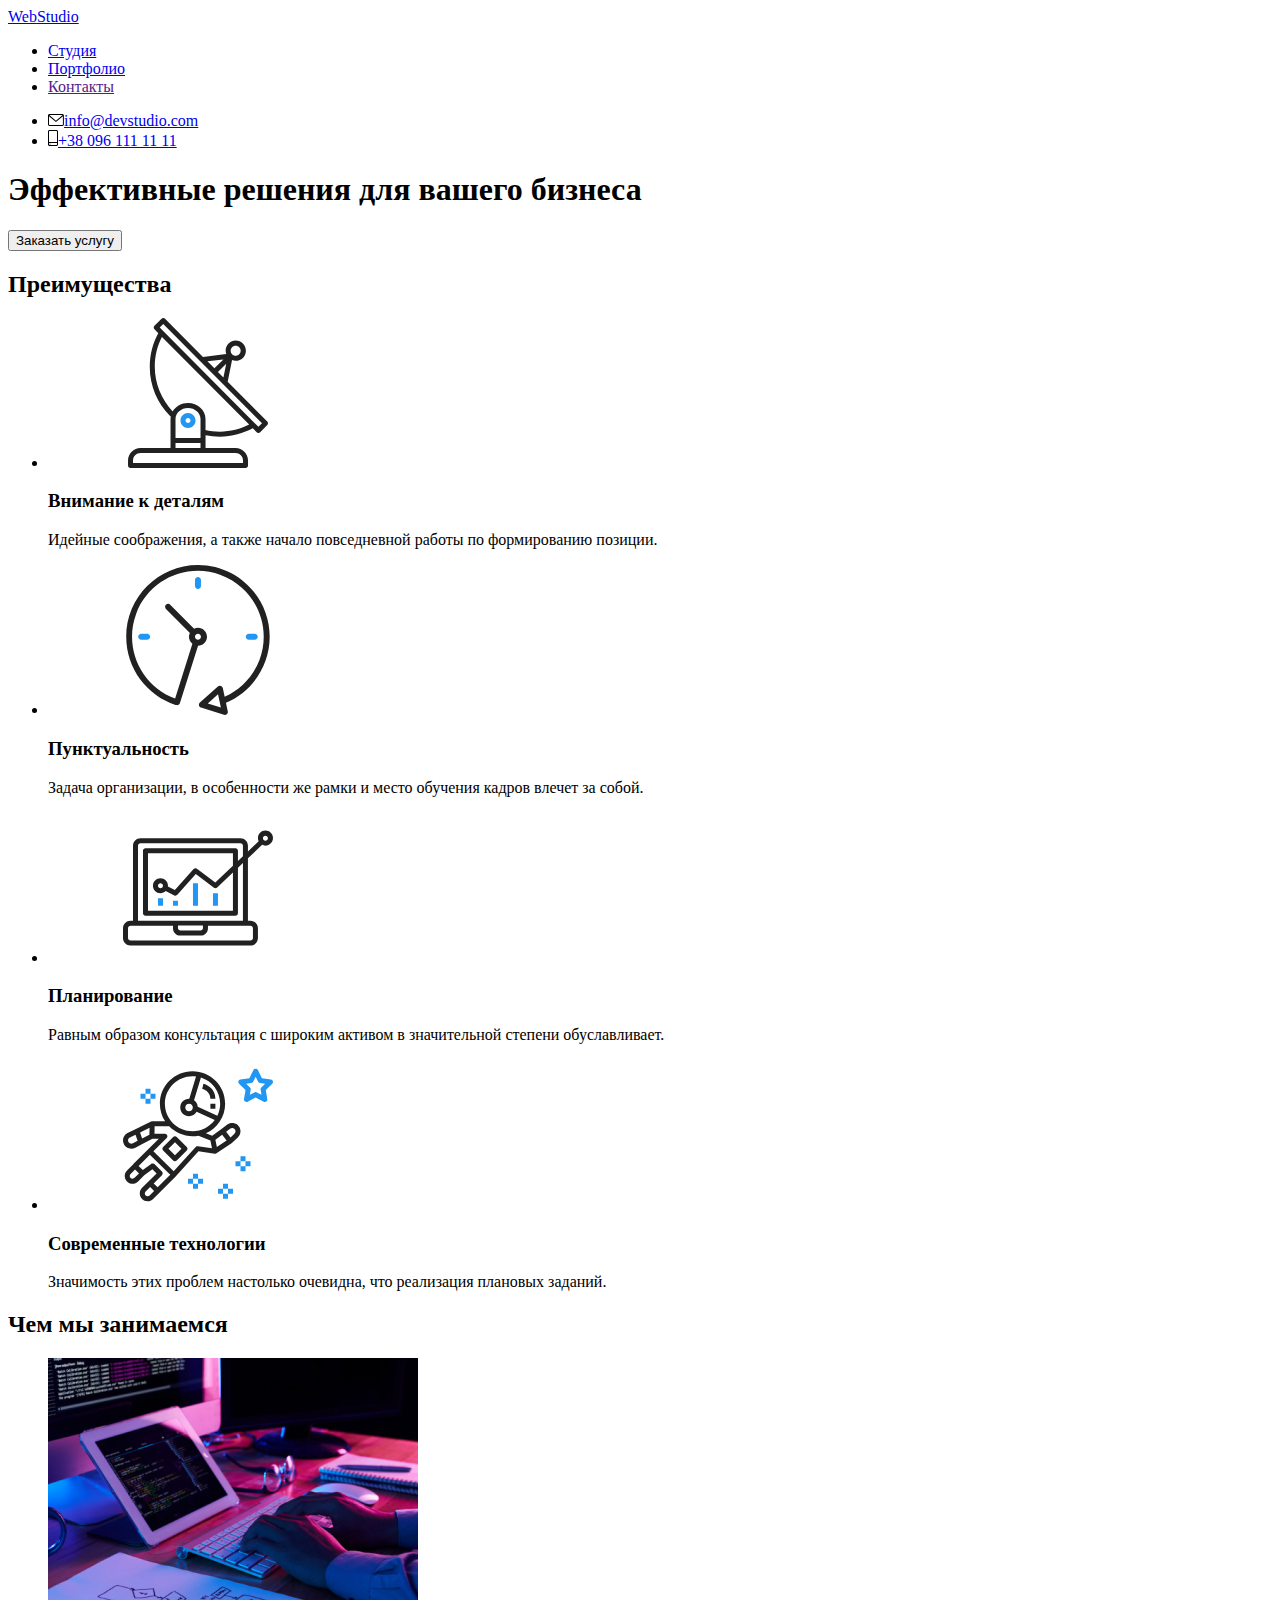
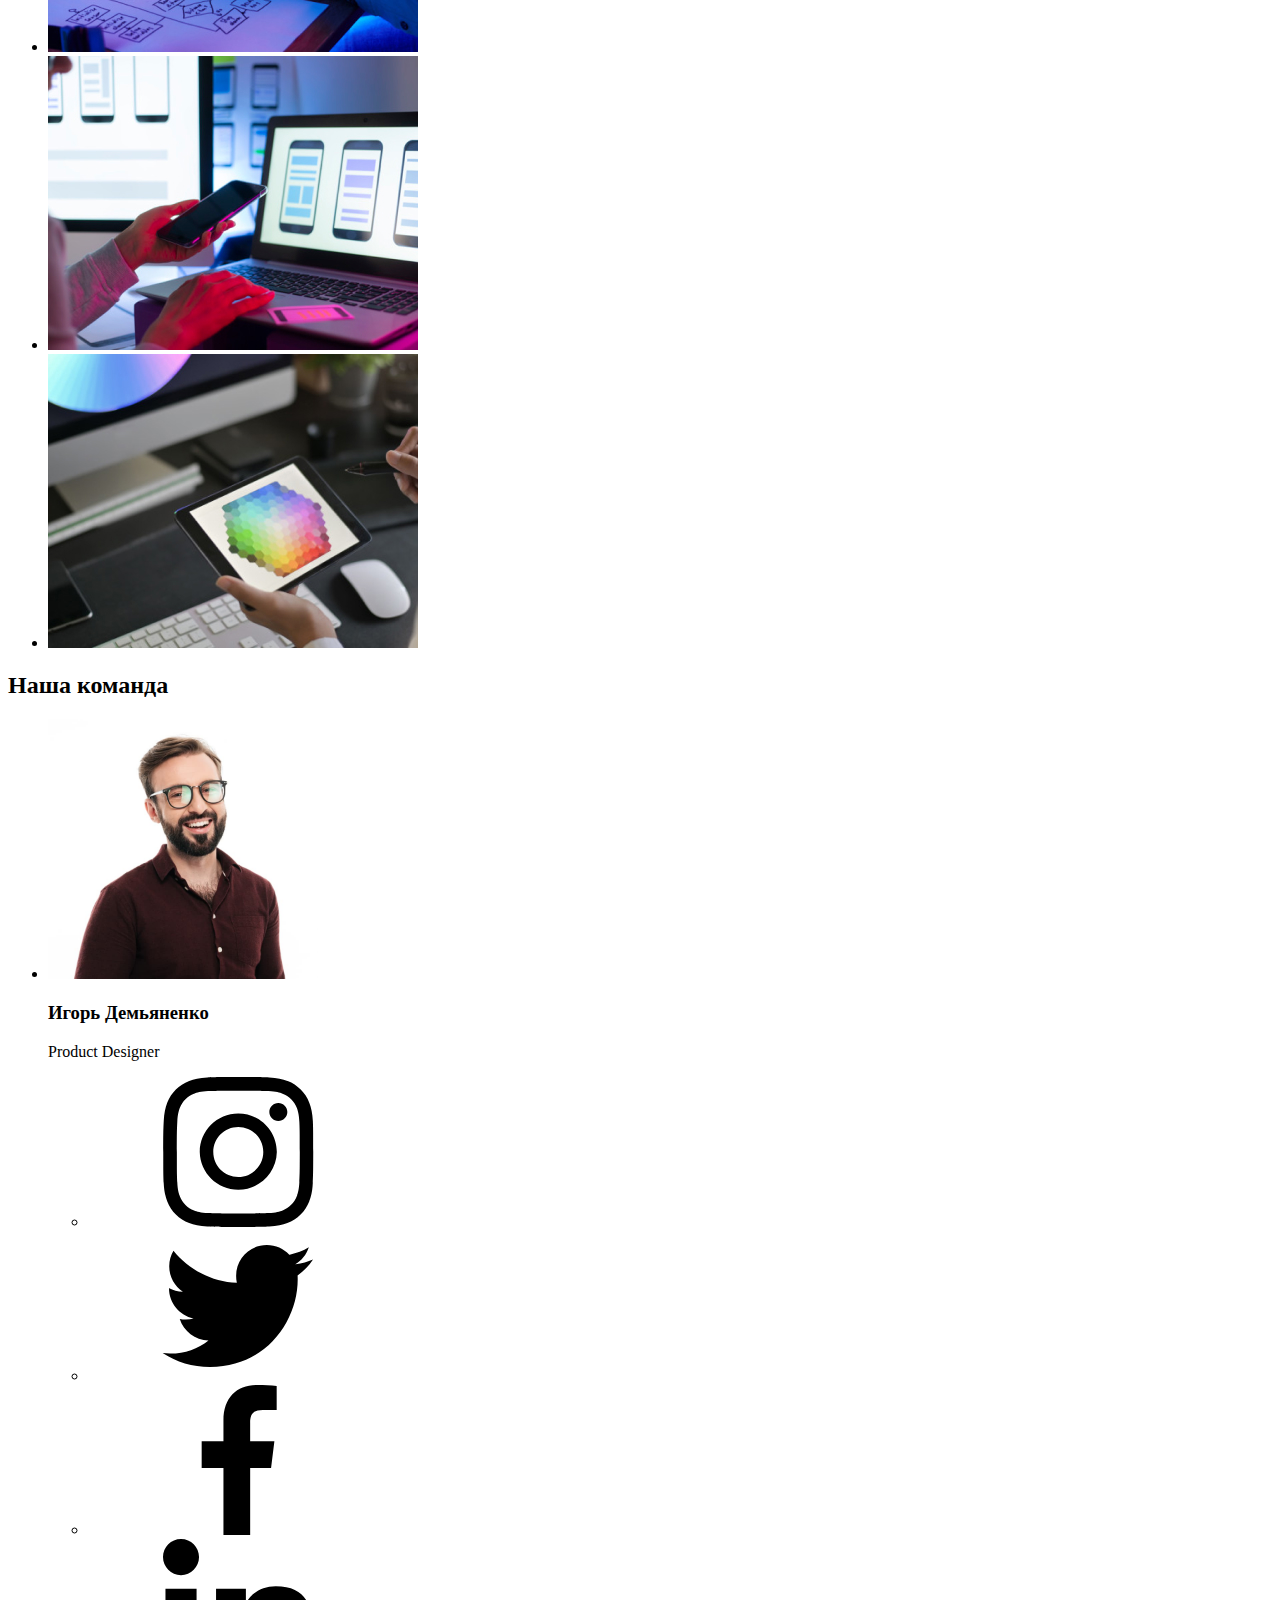
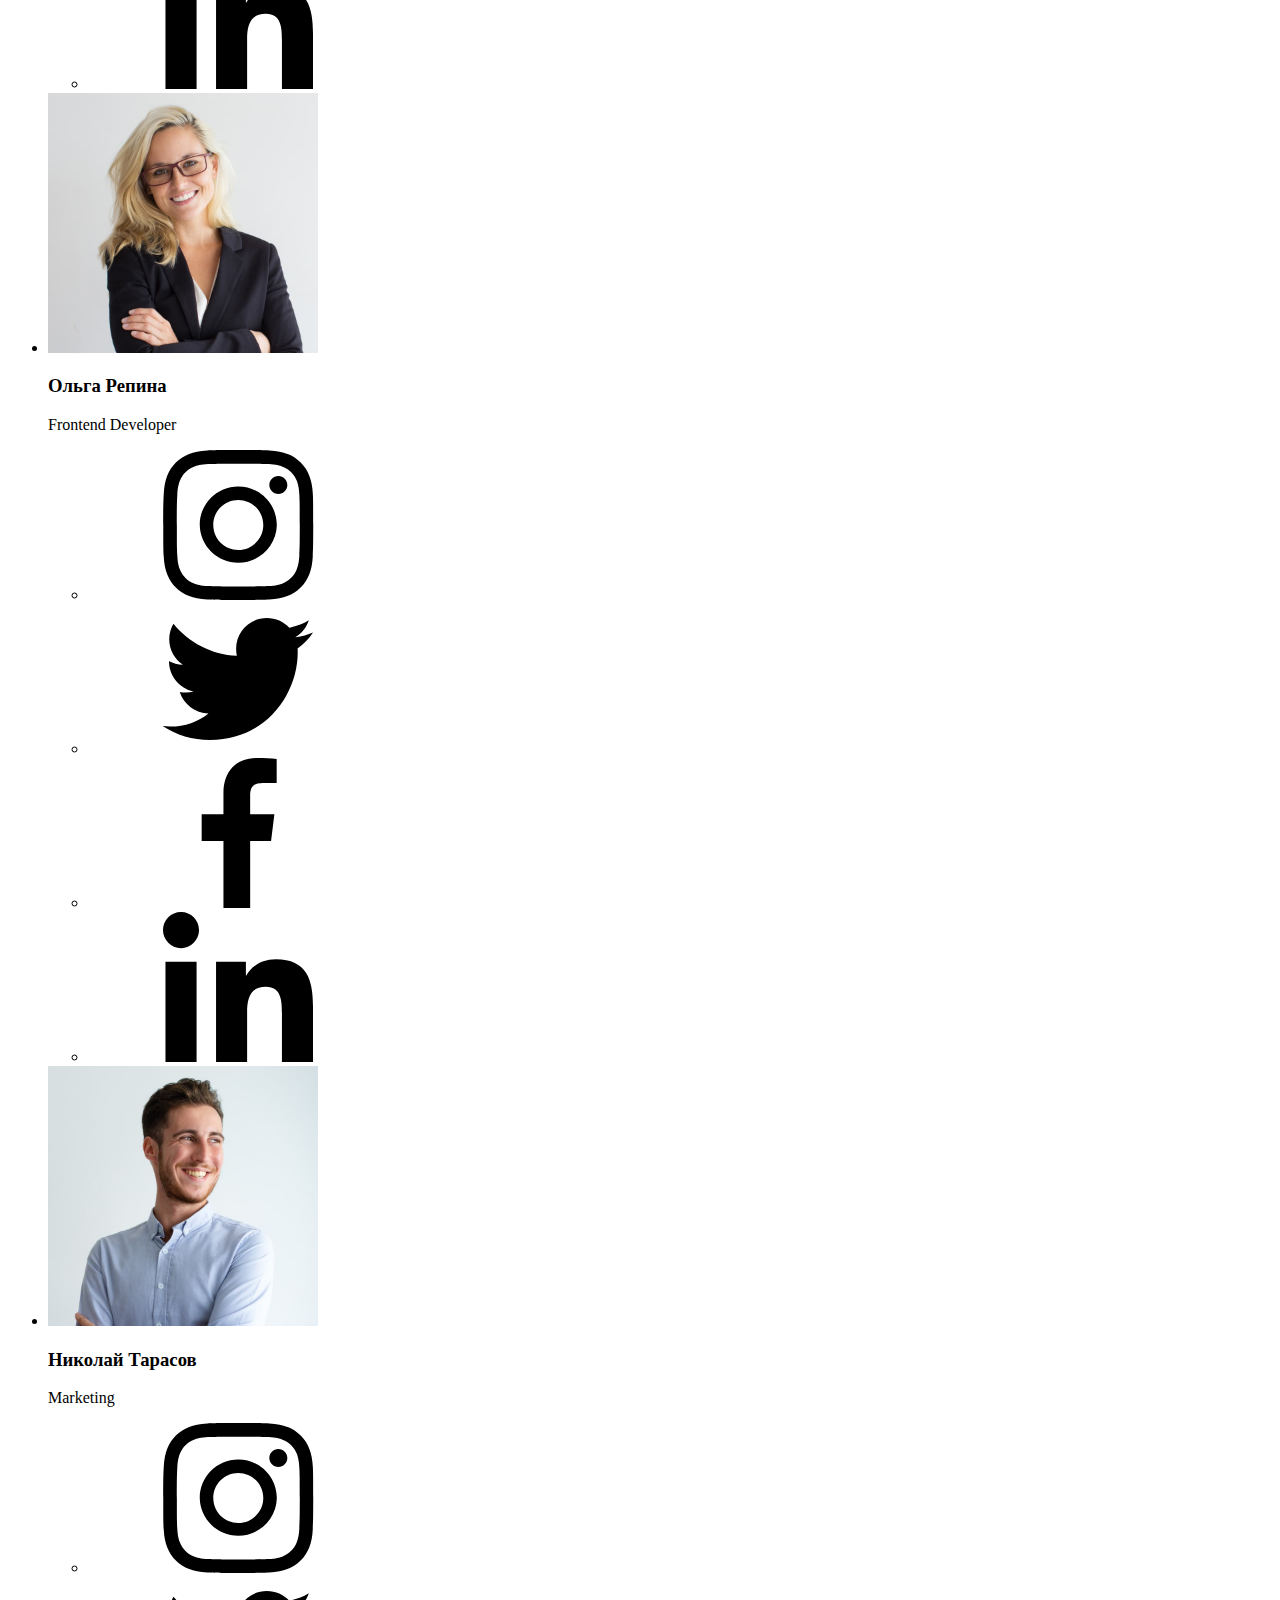
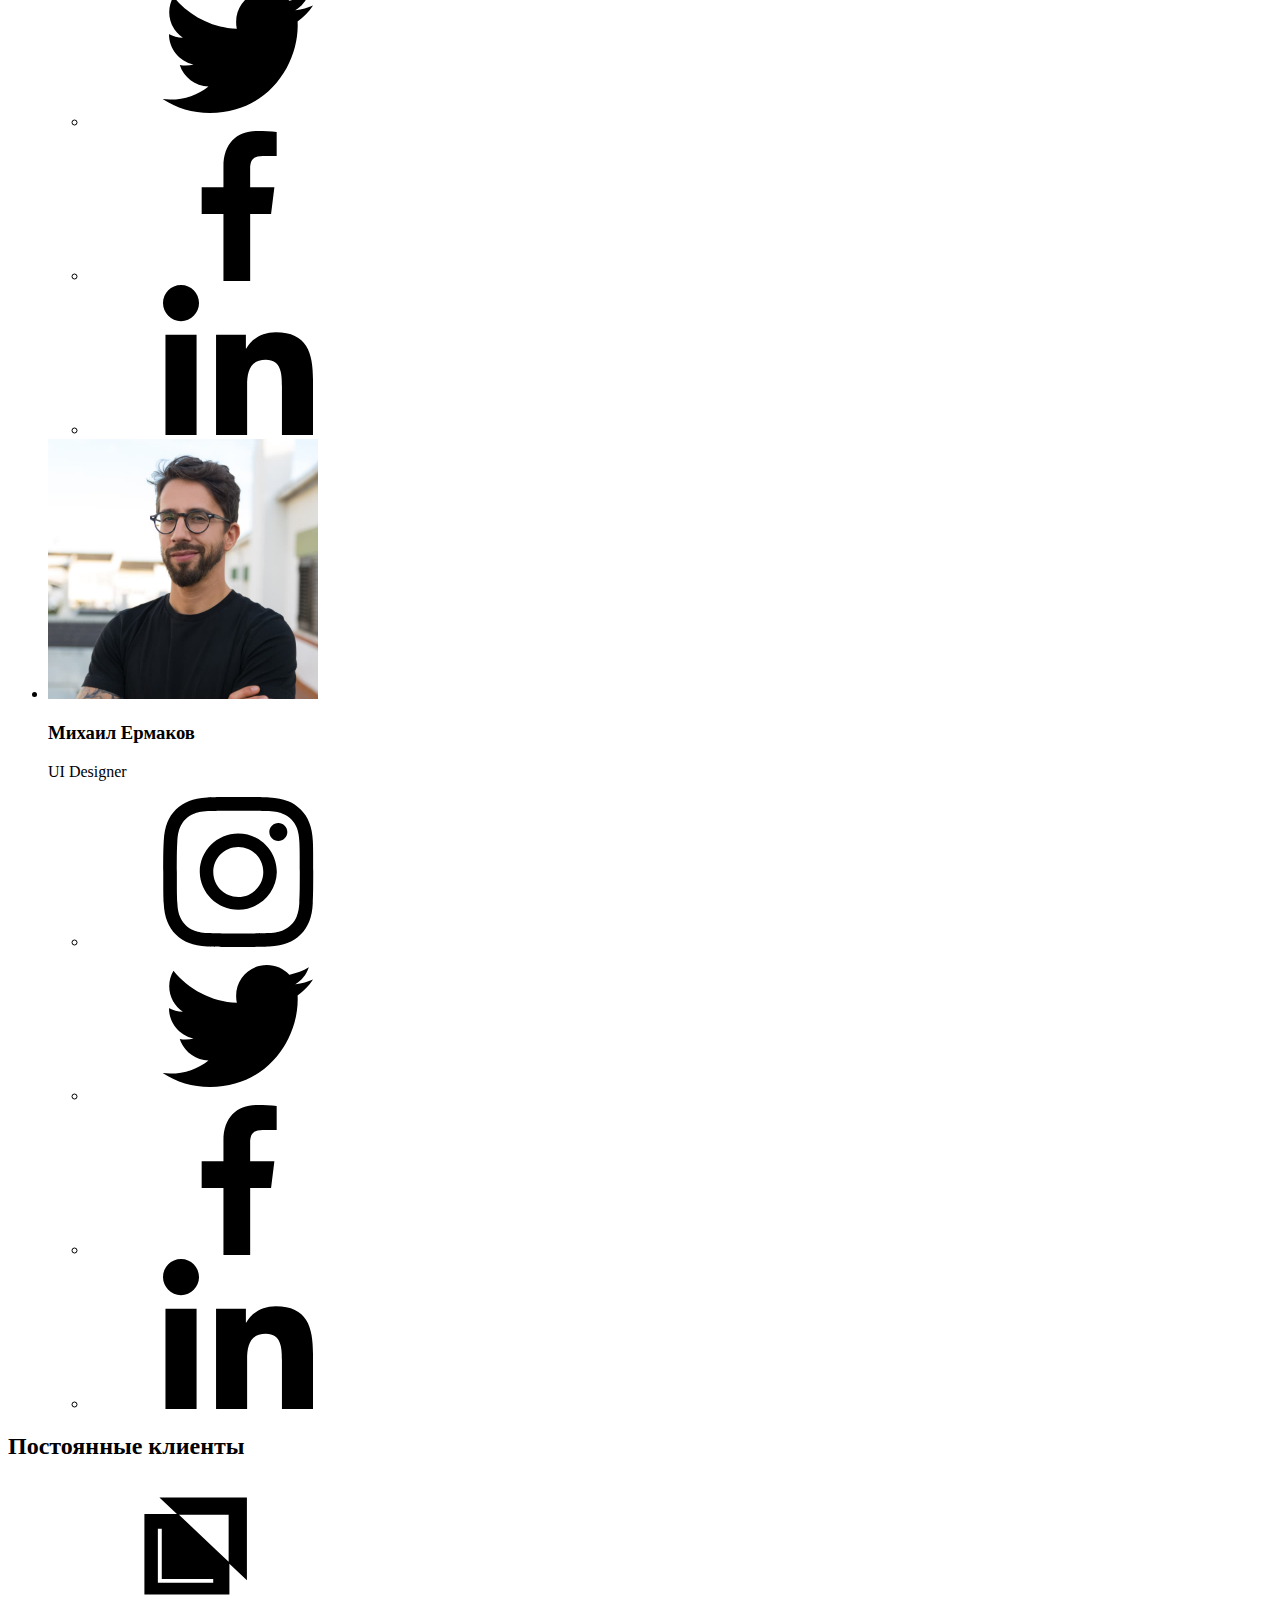
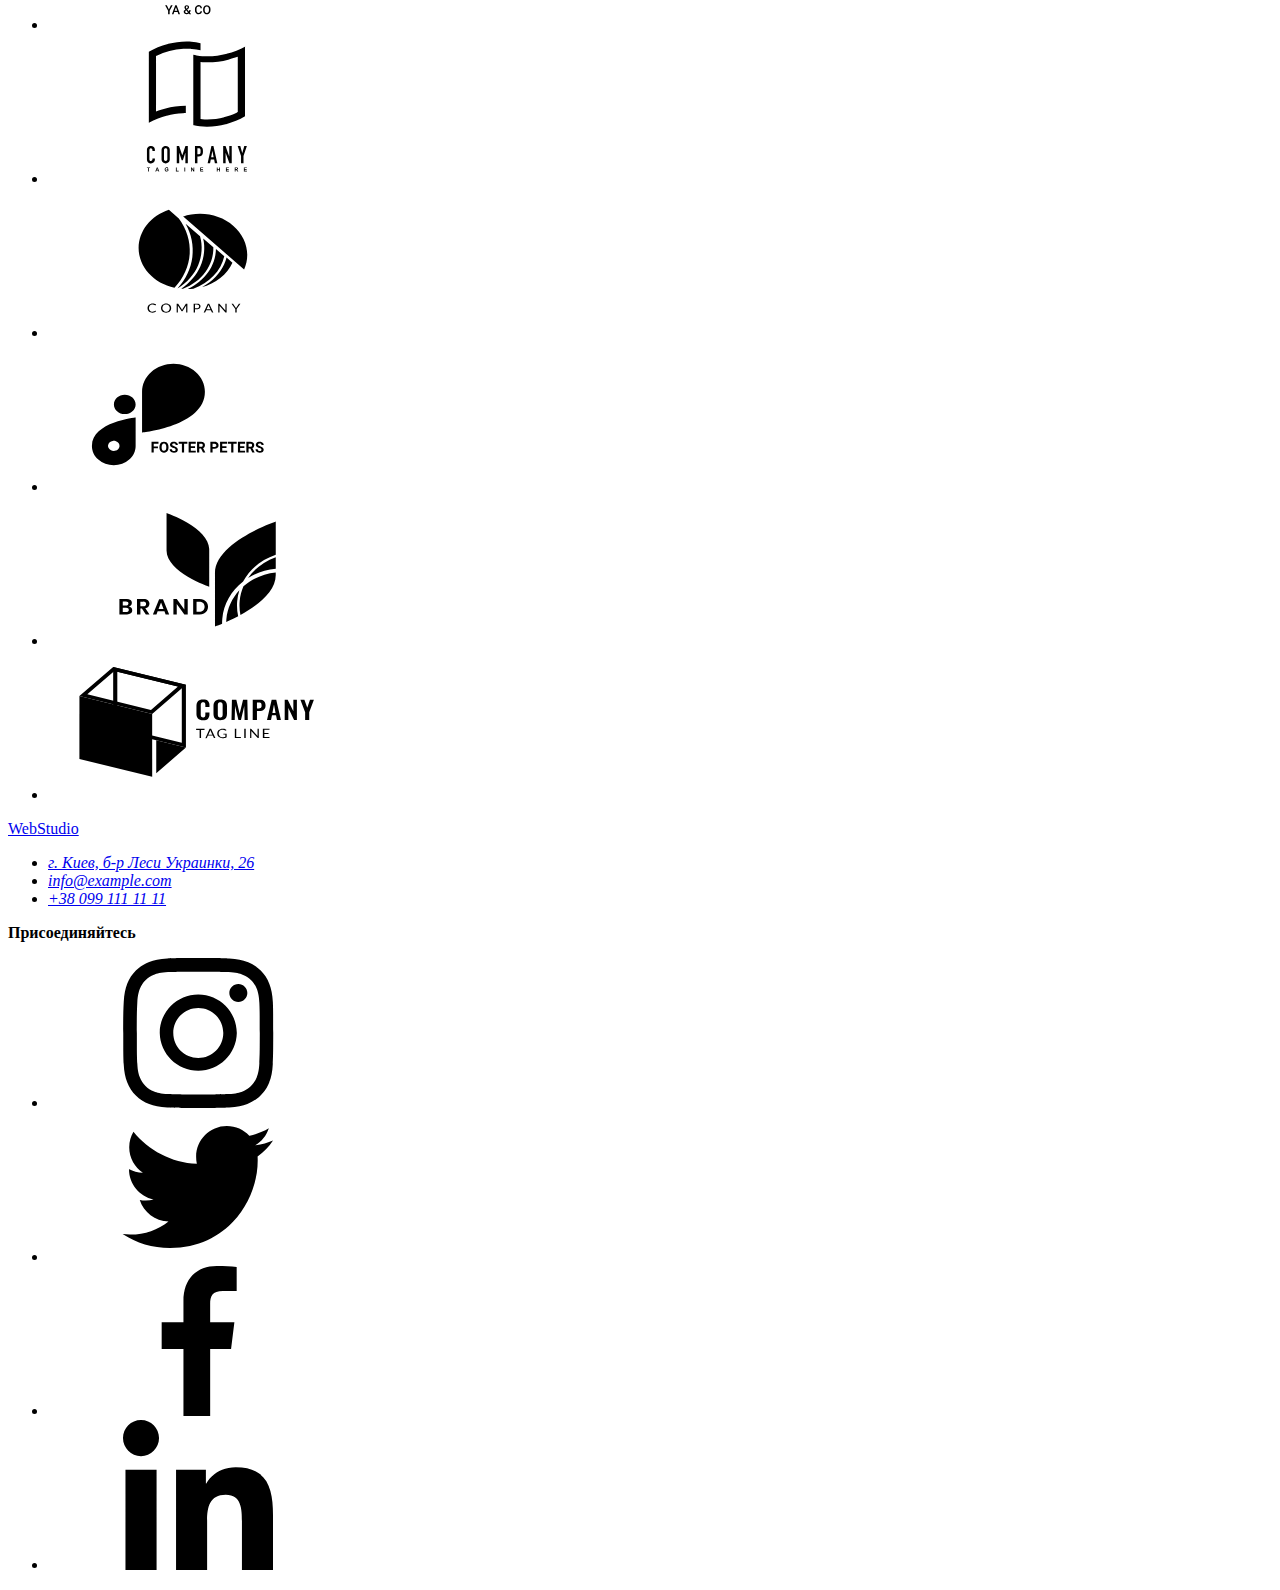
==== index.html @ fa908edc "Create index.html" ====
<!DOCTYPE html>
<html lang="ru">
<head>
    <meta charset="UTF-8">
    <meta http-equiv="X-UA-Compatible" content="IE=edge">
    <meta name="viewport" content="width=device-width, initial-scale=1.0">
    <title>Студия</title>
    <link rel="preconnect" href="https://fonts.googleapis.com">
    <link rel="preconnect" href="https://fonts.gstatic.com" crossorigin>
    <link href="https://fonts.googleapis.com/css2?family=Raleway:wght@700&family=Roboto:wght@400;500;700;900&display=swap" rel="stylesheet">
    <link rel="stylesheet" href="https://cdnjs.cloudflare.com/ajax/libs/modern-normalize/1.1.0/modern-normalize.min.css" integrity="sha512-wpPYUAdjBVSE4KJnH1VR1HeZfpl1ub8YT/NKx4PuQ5NmX2tKuGu6U/JRp5y+Y8XG2tV+wKQpNHVUX03MfMFn9Q==" crossorigin="anonymous" referrerpolicy="no-referrer" />
    <link rel="stylesheet" href="./css/styles.css">
</head>

<body>

    <!-- Верхняя линия -->

    <header class="header">
        <div class="container">
            <a class="header-logo" href="./index.html"><span>Web</span>Studio</a>
            <nav class="header-nav">
                <ul class="header-nav-list list">
                    <li class="header-nav-item"><a href="./index.html" class="header-nav-link current">Студия</a></li>
                    <li class="header-nav-item"><a href="./portfolio.html" class="header-nav-link">Портфолио</a></li>
                    <li class="header-nav-item"><a href="" class="header-nav-link">Контакты</a></li>
                </ul>
            </nav>
            
            <ul class="header-address-list list">
                <li class="header-address-item">
                    <a href="mailto:info@devstudio.com" class="header-address-link">
                        <svg class="header-address-icon" width="16" height="12">
                            <use href="./img/icons.svg#icon-envelope"></use>
                        </svg>info@devstudio.com
                    </a>
                </li>
                <li class="header-address-item">
                    <a href="tel:380961111111" class="header-address-link">
                        <svg class="header-address-icon" width="10" height="16">
                            <use href="./img/icons.svg#icon-smartphone"></use>
                        </svg>+38 096 111 11 11
                    </a>
                </li>
            </ul>
        </div>
    </header>

    <!-- Уникальный контент -->

    <main>
        <!-- Блок-герой -->
        
        <section class="hero">
                <div class="container">
                    <h1 class="hero-title">Эффективные решения для вашего бизнеса</h1>
                    <button type="button" class="hero-btn">Заказать услугу</button>
                </div>
        </section>

        <!-- Блок преимуществ -->

        <section class="benefits section without-padding">
            <div class="container">
                <h2 class="hidden-title">Преимущества</h2> 
            <ul class="benefits-list list">
                <li class="benefit-item">
                    <div class="icon-thumb">
                        <svg class="benefit-icon">
                            <use href="./img/icons.svg#icon-benefit-antenna"></use>
                        </svg>
                    </div>
                    <h3 class="benefit-subtitle">Внимание к деталям</h3>
                    <p class="benefit-text">Идейные соображения, а также начало повседневной работы по формированию позиции.</p>
                </li>
                <li class="benefit-item">
                    <div class="icon-thumb">
                        <svg class="benefit-icon">
                            <use href="./img/icons.svg#icon-benefit-clock"></use>
                        </svg>
                    </div>
                    <h3 class="benefit-subtitle">Пунктуальность</h3>
                    <p class="benefit-text">Задача организации, в особенности же рамки и место обучения кадров влечет за собой.</p>
                </li>
                <li class="benefit-item">
                    <div class="icon-thumb">
                        <svg class="benefit-icon">
                            <use href="./img/icons.svg#icon-benefit-diagram"></use>
                        </svg>
                    </div>
                    <h3 class="benefit-subtitle">Планирование</h3>
                    <p class="benefit-text">Равным образом консультация с широким активом в значительной степени обуславливает.</p>
                </li>
                <li class="benefit-item">
                    <div class="icon-thumb">
                        <svg class="benefit-icon">
                            <use href="./img/icons.svg#icon-benefit-astronaut"></use>
                        </svg>
                    </div>
                    <h3 class="benefit-subtitle">Современные технологии</h3>
                    <p class="benefit-text">Значимость этих проблем настолько очевидна, что реализация плановых заданий.</p>
                </li>
            </ul>
            </div>
        </section>

        <!-- Блок услуг -->
        <section class="services section">
            <div class="container"> 
                <h2 class="section-title">Чем мы занимаемся</h2>
            <ul class="services-list list">
                <li class="services-list-item">
                    <a href="">
                        <img src="./img/service-1.jpg" alt="человек печатает на клавиатуре" width="370">
                    </a>
                </li>
                <li class="services-list-item">
                    <a href="">
                        <img src="./img/service-2.jpg" alt="человек смотрит на экран ноутбука" width="370">
                    </a>
                </li>
                <li class="services-list-item">
                    <a href="">
                        <img src="./img/service-3.jpg" alt="человек выбирает цвет на палитре" width="370">
                    </a>
                </li>
            </ul>
            </div>
        </section>

        <!-- Наша команда -->
        <section class="team section">
            <div class="container">
                <h2 class="section-title">Наша команда</h2>
            <ul class="team-list list">
                <li class="team-item">
                    <img src="./img/team-member-1.jpg" alt="Фото Игоря Демьяненко" width="270" class="team-img">
                    <div class="name-container">
                        <h3 class="team-subtitle">Игорь Демьяненко</h3>
                        <p lang="en" class="team-text">Product Designer</p>
                        <ul class="social-media-list list">
                            <li class="social-media-item">
                                <a href="" class="social-media-link">
                                    <svg class="social-media-icon">
                                        <use href="./img/icons.svg#icon-instagram"></use>
                                    </svg>
                                </a>
                            </li>
                            <li class="social-media-item">
                                <a href="" class="social-media-link">
                                    <svg class="social-media-icon">
                                        <use href="./img/icons.svg#icon-twitter"></use>
                                    </svg>
                                </a>
                            </li>
                            <li class="social-media-item">
                                <a href="" class="social-media-link">
                                    <svg class="social-media-icon">
                                        <use href="./img/icons.svg#icon-facebook"></use>
                                    </svg>
                                </a>
                            </li>
                            <li class="social-media-item">
                                <a href="" class="social-media-link">
                                    <svg class="social-media-icon">
                                        <use href="./img/icons.svg#icon-linkedin"></use>
                                    </svg>
                                </a>
                            </li>
                        </ul>
                    </div>
                </li>
                <li class="team-item">
                    <img src="./img/team-member-2.jpg" alt="Фото Ольги Репиной" width="270" class="team-img">
                    <div class="name-container">
                        <h3 class="team-subtitle">Ольга Репина</h3>
                        <p lang="en" class="team-text">Frontend Developer</p>
                        <ul class="social-media-list list">
                            <li class="social-media-item">
                                <a href="" class="social-media-link">
                                    <svg class="social-media-icon">
                                        <use href="./img/icons.svg#icon-instagram"></use>
                                    </svg>
                                </a>
                            </li>
                            <li class="social-media-item">
                                <a href="" class="social-media-link">
                                    <svg class="social-media-icon">
                                        <use href="./img/icons.svg#icon-twitter"></use>
                                    </svg>
                                </a>
                            </li>
                            <li class="social-media-item">
                                <a href="" class="social-media-link">
                                    <svg class="social-media-icon">
                                        <use href="./img/icons.svg#icon-facebook"></use>
                                    </svg>
                                </a>
                            </li>
                            <li class="social-media-item">
                                <a href="" class="social-media-link">
                                    <svg class="social-media-icon">
                                        <use href="./img/icons.svg#icon-linkedin"></use>
                                    </svg>
                                </a>
                            </li>
                        </ul>                        
                    </div>
                </li>
                <li class="team-item">
                    <img src="./img/team-member-3.jpg" alt="Фото Николая Тарасова" width="270" class="team-img">
                    <div class="name-container">
                        <h3 class="team-subtitle">Николай Тарасов</h3>
                        <p lang="en" class="team-text">Marketing</p>
                        <ul class="social-media-list list">
                            <li class="social-media-item">
                                <a href="" class="social-media-link">
                                    <svg class="social-media-icon">
                                        <use href="./img/icons.svg#icon-instagram"></use>
                                    </svg>
                                </a>
                            </li>
                            <li class="social-media-item">
                                <a href="" class="social-media-link">
                                    <svg class="social-media-icon">
                                        <use href="./img/icons.svg#icon-twitter"></use>
                                    </svg>
                                </a>
                            </li>
                            <li class="social-media-item">
                                <a href="" class="social-media-link">
                                    <svg class="social-media-icon">
                                        <use href="./img/icons.svg#icon-facebook"></use>
                                    </svg>
                                </a>
                            </li>
                            <li class="social-media-item">
                                <a href="" class="social-media-link">
                                    <svg class="social-media-icon">
                                        <use href="./img/icons.svg#icon-linkedin"></use>
                                    </svg>
                                </a>
                            </li>
                        </ul>                        
                    </div>
                </li>
                <li class="team-item">
                    <img src="./img/team-member-4.jpg" alt="Фото Михаила Ермакова" width="270" class="team-img">
                    <div class="name-container">
                        <h3 class="team-subtitle">Михаил Ермаков</h3>
                        <p lang="en" class="team-text">UI Designer</p>
                        <ul class="social-media-list list">
                            <li class="social-media-item">
                                <a href="" class="social-media-link">
                                    <svg class="social-media-icon">
                                        <use href="./img/icons.svg#icon-instagram"></use>
                                    </svg>
                                </a>
                            </li>
                            <li class="social-media-item">
                                <a href="" class="social-media-link">
                                    <svg class="social-media-icon">
                                        <use href="./img/icons.svg#icon-twitter"></use>
                                    </svg>
                                </a>
                            </li>
                            <li class="social-media-item">
                                <a href="" class="social-media-link">
                                    <svg class="social-media-icon">
                                        <use href="./img/icons.svg#icon-facebook"></use>
                                    </svg>
                                </a>
                            </li>
                            <li class="social-media-item">
                                <a href="" class="social-media-link">
                                    <svg class="social-media-icon">
                                        <use href="./img/icons.svg#icon-linkedin"></use>
                                    </svg>
                                </a>
                            </li>
                        </ul>                        
                    </div>
                </li>
            </ul>
            </div>
        </section>
    </main>


    <!-- Постоянные клиенты -->

    <section class="clients section">
        <div class="container">
            <h2 class="section-title">Постоянные клиенты</h2>
            <ul class="clients-list list">
                <li class="client-item">
                    <a href="" class="client-link">
                        <svg class="client-icon">
                            <use href="./img/icons.svg#icon-client-logo-1"></use>
                        </svg>
                    </a>
                </li>
                <li class="client-item">
                    <a href="" class="client-link">
                        <svg class="client-icon">
                            <use href="./img/icons.svg#icon-client-logo-2"></use>
                        </svg>
                    </a>
                </li>
                <li class="client-item">
                    <a href="" class="client-link">
                        <svg class="client-icon">
                            <use href="./img/icons.svg#icon-client-logo-3"></use>
                        </svg>
                    </a>
                </li>
                <li class="client-item">
                    <a href="" class="client-link">
                        <svg class="client-icon">
                            <use href="./img/icons.svg#icon-client-logo-4"></use>
                        </svg>
                    </a>
                </li>
                <li class="client-item">
                    <a href="" class="client-link">
                        <svg class="client-icon">
                            <use href="./img/icons.svg#icon-client-logo-5"></use>
                        </svg>
                    </a>
                </li>
                <li class="client-item">
                    <a href="" class="client-link">
                        <svg class="client-icon">
                            <use href="./img/icons.svg#icon-client-logo-6"></use>
                        </svg>
                    </a>
                </li>
            </ul>
        </div>
    </section>


    <!-- Футер -->

    <footer class="footer">
        <div class="container">
            <div class="footer-address">
                <a class="footer-logo" href="./index.html"><span>Web</span>Studio</a>
                <address>
                    <ul class="footer-address-list list">
                        <li class="footer-address-item"><a href="https://goo.gl/maps/VfhAvURkBArNc4L6A" target="blank" rel="noopener nofollow noreferrer" class="footer-address-link location">
                    г. Киев, б-р Леси Украинки, 26</a></li>
                    <li class="footer-address-item"><a href="mailto:info@example.com" class="footer-address-link">info@example.com</a></li>
                    <li class="footer-address-item"><a href="tel:380991111111" class="footer-address-link">+38 099 111 11 11</a></li>
                </ul>
            </address>
        </div>
        <div class="footer-social-media">
            <b>Присоединяйтесь</b>
            <ul class="footer-social-media-list list">
                <li class="footer-social-media-item">
                    <a href="" class="footer-social-media-link">
                        <svg class="footer-social-media-icon">
                            <use href="./img/icons.svg#icon-instagram"></use>
                        </svg>
                    </a>
                </li>
                <li class="footer-social-media-item">
                    <a href="" class="footer-social-media-link">
                        <svg class="footer-social-media-icon">
                            <use href="./img/icons.svg#icon-twitter"></use>
                        </svg>
                    </a>
                </li>
                <li class="footer-social-media-item">
                    <a href="" class="footer-social-media-link">
                        <svg class="footer-social-media-icon">
                            <use href="./img/icons.svg#icon-facebook"></use>
                        </svg>
                    </a>
                </li>
                <li class="footer-social-media-item">
                    <a href="" class="footer-social-media-link">
                        <svg class="footer-social-media-icon">
                            <use href="./img/icons.svg#icon-linkedin"></use>
                        </svg>
                    </a>
                </li>
            </ul>
        </div>
    </div>
</footer>

</body>

</html>
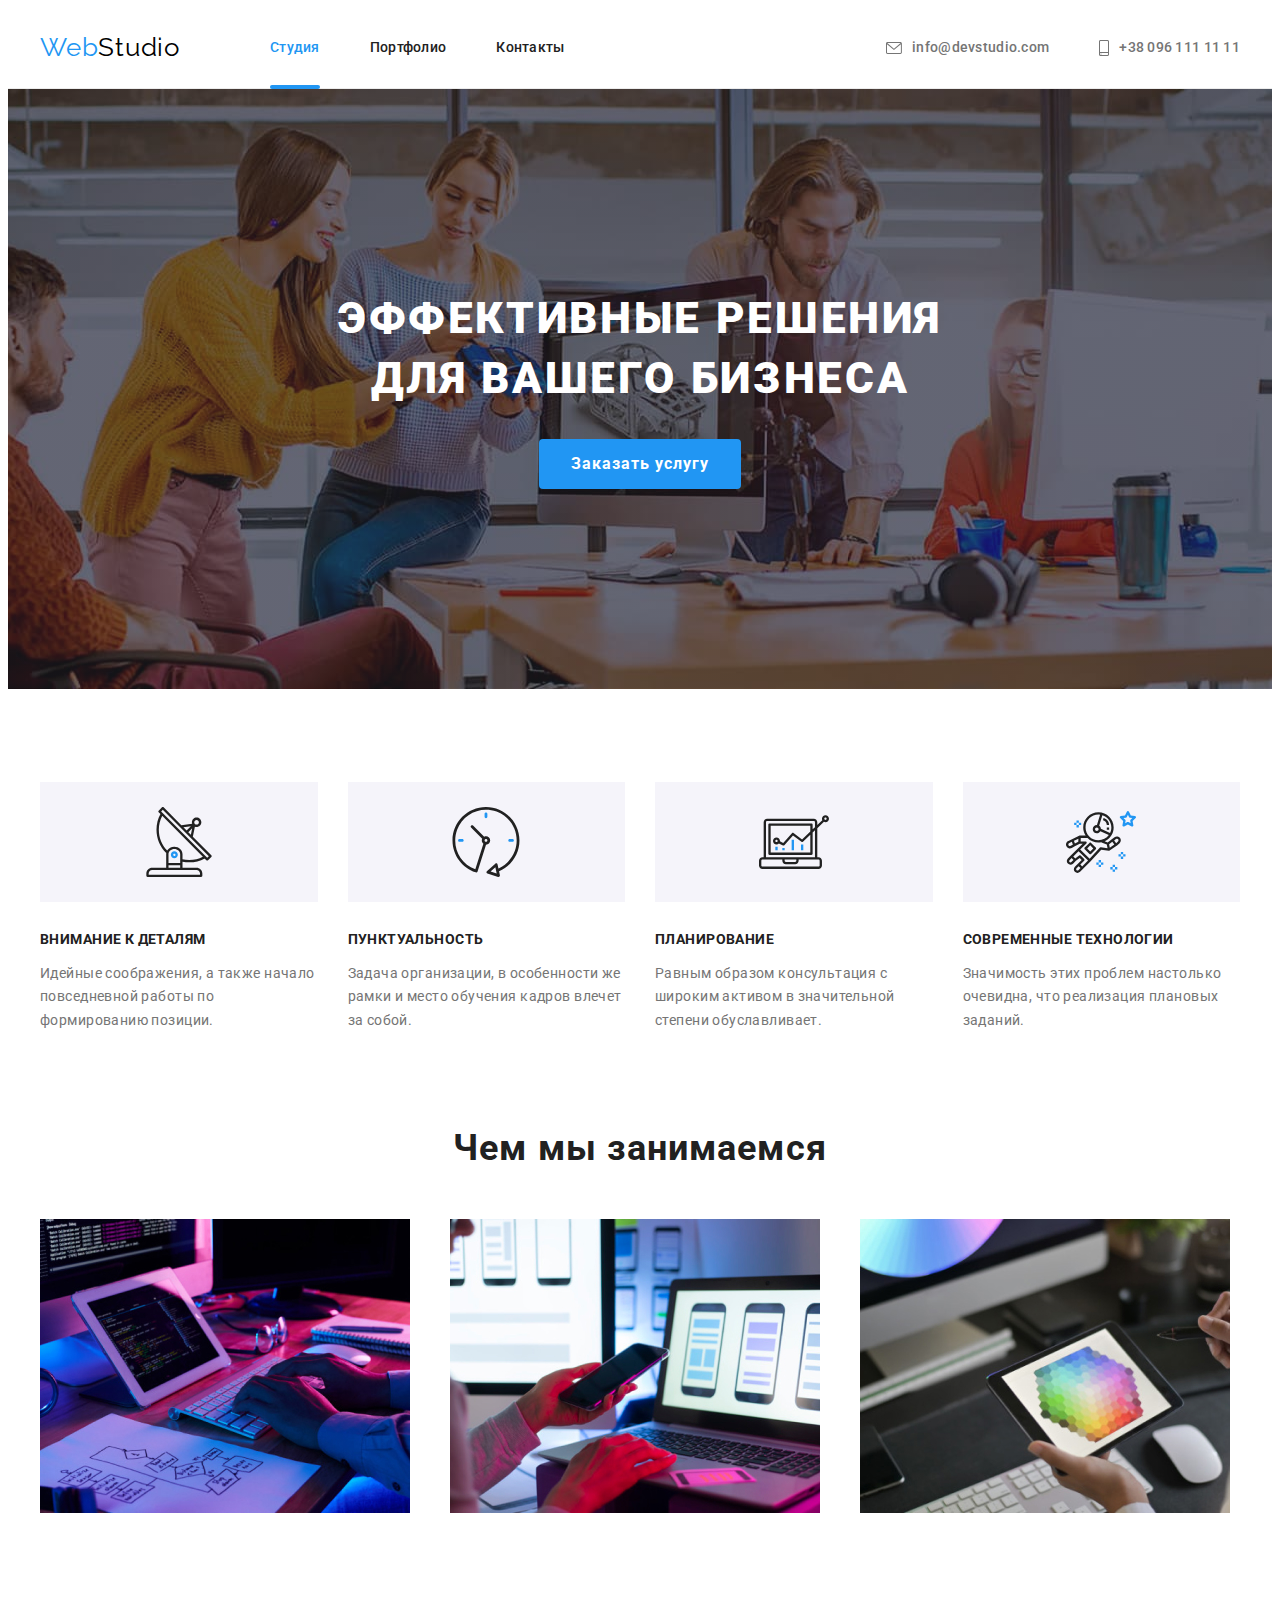
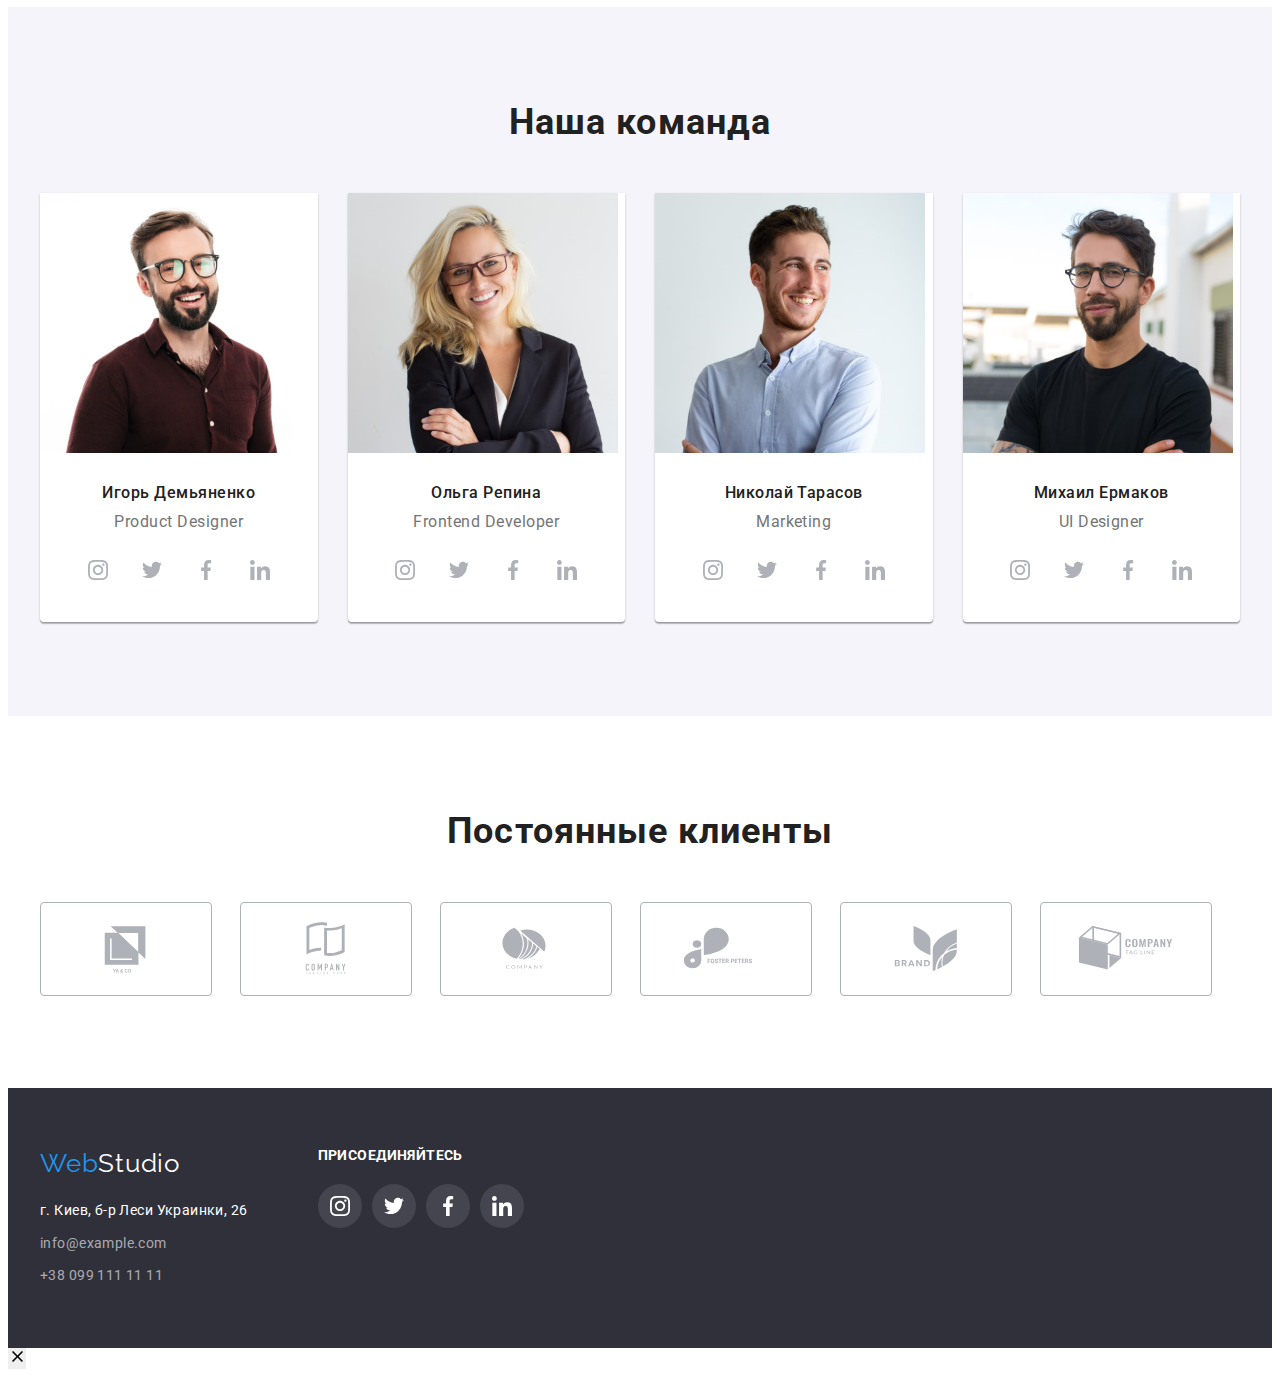
==== commit 35bb6b75: "Update index.html" ====
--- a/index.html
+++ b/index.html
@@ -54,7 +54,7 @@
         <section class="hero">
                 <div class="container">
                     <h1 class="hero-title">Эффективные решения для вашего бизнеса</h1>
-                    <button type="button" class="hero-btn">Заказать услугу</button>
+                    <button type="button" class="hero-btn" data-modal-open>Заказать услугу</button>
                 </div>
         </section>
 
@@ -391,6 +391,19 @@
     </div>
 </footer>
 
+<!-- МОДАЛЬНОЕ ОКНО -->
+
+<div class="backdrop is-hidden" data-modal>
+    <div class="modal">
+        <button type="button" class="modal-close-button button" data-modal-close>
+            <svg class=icon-close-button width="18" height="18">
+                <use href="./img/icons.svg#icon-close-black"></use>
+            </svg>
+        </button>
+    </div>
+</div>
+
+<script src="./js/modal.js"></script>
 </body>
 
 </html>--- a/css/styles.css
+++ b/css/styles.css
@@ -0,0 +1,733 @@
+:root {
+    --primary-logo-color: #000000;
+    --nav-link-color: #212121;
+    --address-link-color: #757575;
+    --primary-footer-link-color: #ffffff;
+    --secondary-footer-link-color: rgba(255,255,255,.6);
+    --primary-text-color: #757575;
+    --secondary-text-color: rgba(255,255,255,.6);
+    --title-color: #212121;
+    --accent-color: #2196f3;
+    --hover-color: #188ce8;
+    --primary-background-color: #ffffff;
+    --primary-dark-background-color: #2F303A;
+    --secondary-background-color: #f5f4fA;
+}
+
+body {
+    color: var(--primary-text-color);
+    background-color: var(--primary-background-color);
+    font-family: 'Roboto', sans-serif;
+    font-size: 14px;
+    font-weight: 400;
+}
+
+a,
+button {
+    text-decoration: none;
+    padding: 0;
+    border: none;
+}
+
+img {
+    display: block;
+}
+
+.container {
+    max-width: 1200px;
+    margin: 0 auto;
+    padding-left: 15px;
+    padding-right: 15px;
+
+    /* outline: 2px dashed #f44336; */
+}
+
+.section {
+    padding-top: 94px;
+    padding-bottom: 94px;
+}
+
+.section.without-padding {
+    padding-bottom: 0;
+}
+
+.section-title {
+    margin-top: 0;
+    margin-bottom: 50px;
+    font-weight: 700;
+    font-size: 36px;
+    line-height: 1.17;
+    text-align: center;
+    letter-spacing: 0.03em;
+
+    color: var(--title-color);
+}
+
+.hidden-title {
+    width: 1px;
+    height: 1px;
+    overflow: hidden;
+    opacity: 0;
+    margin: -1px;
+}
+
+.list {
+    padding: 0;
+    margin: 0;
+    list-style: none;
+}
+
+
+/* Логотип */
+
+.header-logo,
+.footer-logo {
+    display: inline-block;
+    font-family: 'Raleway', sans-serif;
+    font-size: 26px;
+    line-height: 1.2;
+    letter-spacing: 0.03em;
+}
+
+.header-logo {
+    color: var(--primary-logo-color);
+}
+
+.footer-logo {
+    margin-bottom: 20px;
+    color: var(--primary-background-color);
+}
+
+.header-logo span,
+.footer-logo span {
+    color: var(--accent-color);
+}
+
+
+/* Навигация */
+
+.header {
+    border-bottom: 1px solid #ececec;
+}
+
+.header > .container {
+    display: flex;
+    justify-content: space-between;
+    align-items: center;
+}
+
+.header-nav-list {
+    display: flex;
+    align-content: center;
+}
+
+.header-address-list {
+    display: flex;
+    margin-left: auto;
+    justify-content: center;
+    align-items: center;
+}
+
+.header-logo {
+    margin-right: 90px;
+}
+
+.header-nav-item:not(:last-child),
+.header-address-item:not(:last-child) {
+    margin-right: 50px;
+}
+
+.header-nav-link,
+.header-address-link {
+    display: block;
+    padding-top: 32px;
+    padding-bottom: 32px;
+
+    transition: color 250ms cubic-bezier(0.4, 0, 0.2, 1);
+
+    font-style: normal;
+    font-weight: 500;
+    line-height: 1.14;
+    letter-spacing: 0.02em;
+}
+
+.header-nav-link {
+    position: relative;
+}
+
+
+.header-address-link {
+    display: flex;
+    align-items: center;
+}
+
+.header-nav-link:hover,
+.header-nav-link:focus,
+.header-address-link:hover,
+.header-address-link:focus {
+    color: var(--accent-color);
+}
+
+.header-nav-link {
+    color: var(--nav-link-color);
+}
+
+.header-nav-link.current {
+    color: var(--accent-color);
+}
+
+.header-nav-link.current::after {
+    content: '';
+    position: absolute;
+    left: 0;
+    bottom: -1.5px;
+
+    display: block;
+    width: 100%;
+    height: 4px;
+    border-radius: 2px;
+
+    background-color: var(--accent-color);
+}
+
+.header-address-link {
+    color: var(--address-link-color);
+}
+
+.header-address-icon {
+    fill: currentColor;
+    margin-right: 10px;
+}
+
+
+
+/* Блок-герой */
+
+.hero {
+    max-width: 1600px;
+    margin: 0 auto;
+
+    padding-top: 200px;
+    padding-bottom: 200px;
+    text-align: center;
+
+    background-image:
+    linear-gradient(rgba(47, 48, 58, 0.4), rgba(47, 48, 58, 0.4)),
+    url(../img/hero-img.jpg);
+    background-repeat: no-repeat;
+    background-position: center;
+    background-size: cover;
+    background-color: var(--primary-dark-background-color);
+
+
+}
+
+.hero-title {
+    max-width: 696px;
+    margin-top: 0;
+    margin-right: auto;
+    margin-bottom: 30px;
+    margin-left: auto;
+    padding: 0;
+    
+    font-weight: 900;
+    font-size: 44px;
+    line-height: 1.36;
+    letter-spacing: 0.06em;
+    text-transform: uppercase;
+    color: var(--primary-background-color);
+}
+
+.hero-btn {
+    display: inline-block;
+    min-width: 200px;
+    height: 50px;
+    padding: 10px 32px;
+    margin: 0 auto;
+    border-style: none;
+    border-radius: 4px;
+
+    background-color: var(--accent-color);
+    color: #ffffff;
+
+    font-family: inherit;
+    font-weight: 700;
+    font-size: 16px;
+    line-height: 1.88;
+    letter-spacing: 0.06em;
+
+    cursor: pointer;
+    transition: background-color 250ms cubic-bezier(0.4, 0, 0.2, 1);
+}
+
+.hero-btn:hover,
+.hero-btn:focus {
+    background-color: var(--hover-color);
+}
+
+
+/* Блок преимуществ */
+
+.benefits-list {
+    display: flex;
+}
+
+.benefit-item:not(:last-child) {
+    margin-right: 30px;
+}
+
+.benefit-item {
+    width: calc((100% - 90px) / 4);
+}
+
+/* .benefit-item::before {
+    display: block;
+    content: '';
+    height: 120px;
+    margin-bottom: 30px;
+
+    background-repeat: no-repeat;
+    background-position: center;
+    background-size: 70px 70px;
+    background-color: var(--secondary-background-color);
+}
+
+.icon-antenna::before {
+    background-image: url(../img/benefit-icon-antenna.svg);
+} */
+
+.icon-thumb {
+    display: flex;
+    justify-content: center;
+    align-items: center;
+    height: 120px;
+    margin-bottom: 30px;
+
+    background-color: var(--secondary-background-color);
+}
+
+.benefit-icon {
+    width: 70px;
+    height: 70px;
+}
+
+.benefit-subtitle {
+    margin-top: 0;
+    margin-bottom: 10;
+
+    font-weight: 700;
+    font-size: 14px;
+    line-height: 1.14;
+    letter-spacing: 0.03em;
+    text-transform: uppercase;
+    
+    color: var(--title-color);
+}
+
+.benefit-text {
+    margin: 0;
+    line-height: 1.7;
+    letter-spacing: 0.03em;
+    
+    color: var(--primary-text-color);
+}
+
+
+/* Блок услуг */
+
+.services-list {
+    display: flex;
+}
+
+.services-list-item:not(:last-child) {
+    margin-right: 30px;
+}
+
+.services-list-item {
+    width: calc((100% - 60px) / 3);
+}
+
+
+/* Наша команда */
+
+.team {
+    background-color: var(--secondary-background-color);
+}
+
+.team-list {
+    display: flex;
+}
+
+.team-item:not(:last-child) {
+    margin-right: 30px;
+}
+
+.team-item {
+    width: calc((100% - 90px) / 4);
+
+    background-color: var(--primary-background-color);
+
+    box-shadow: 0px 1px 3px rgba(0, 0, 0, 0.12), 0px 1px 1px rgba(0, 0, 0, 0.14), 0px 2px 1px rgba(0, 0, 0, 0.2);
+    border-radius: 0px 0px 4px 4px;
+}
+
+.name-container {
+    padding-top: 30px;
+    padding-bottom: 30px;
+    text-align: center;
+}
+
+.team-subtitle {
+    margin-top: 0;
+    margin-bottom: 10px;
+
+    font-weight: 500;
+    font-size: 16px;
+    line-height: 1.2;
+    letter-spacing: 0.03em;
+    
+    color: var(--title-color);
+}
+
+.team-text {
+    margin-top: 0;
+    margin-bottom: 16px;
+    font-size: 16px;
+    line-height: 1.2;
+    letter-spacing: 0.03em;
+
+    color: var(--primary-text-color);
+}
+
+.social-media-list {
+    display: flex;
+    justify-content: center;
+}
+
+.social-media-item {
+    width: 44px;
+    height: 44px;
+    margin-right: 10px;
+}
+
+.social-media-item:last-child {
+    margin-right: 0;
+}
+
+.social-media-link {
+    display: flex;
+    justify-content: center;
+    align-items: center;
+    width: 100%;
+    height: 100%;
+
+    color: #AFB1B8;
+    background-color: var(--primary-background-color);
+    border-radius: 50%;
+
+    transition: color 250ms cubic-bezier(0.4, 0, 0.2, 1), background-color 250ms cubic-bezier(0.4, 0, 0.2, 1);
+}
+
+.social-media-link:hover,
+.social-media-link:focus {
+    color: #ffffff;
+    background-color: var(--accent-color);
+}
+
+.social-media-icon {
+    width: 20px;
+    height: 20px;
+    fill: currentColor;
+}
+
+/* Наши клиенты */
+
+.clients-list {
+    display: flex;
+}
+
+.client-item {
+    /* width: calc((100%-150)/6); */
+    width: 170px;
+    height: 92px;
+    margin-right: 30px;
+}
+
+.client-item:last-child {
+    margin-right: 0;
+}
+
+.client-link {
+    display: flex;
+    justify-content: center;
+    align-items: center;
+    width: 100%;
+    height: 100%;
+
+    color: #AFB1B8;
+    border: 1px solid #AFB1B8;
+    border-radius: 4px;
+
+    transition: color 250ms cubic-bezier(0.4, 0, 0.2, 1), border 250ms cubic-bezier(0.4, 0, 0.2, 1);
+}
+
+.client-link:hover,
+.client-link:focus {
+    color: var(--accent-color);
+    border: 1px solid var(--accent-color);
+}
+
+.client-icon {
+    width: 106px;
+    height: 60px;
+    fill: currentColor;
+}
+
+
+/* Портфолио */
+
+.portfolio-btn-list {
+    display: flex;
+    justify-content: center;
+    margin-bottom: 50px;
+}
+
+/* .portfolio-btn-item + .portfolio-btn-item {
+    margin-left: 8px;
+} */
+
+.portfolio-btn-item:not(:last-child) {
+    margin-right: 8px;
+}
+
+.portfolio-btn {
+    display: inline-block;
+    padding: 6px 22px;
+
+    border-radius: 4px;
+
+    background-color: var(--secondary-background-color);
+    color: var(--nav-link-color);
+
+    font-family: inherit;
+    font-weight: 500;
+    font-size: 16px;
+    line-height: 1.6;
+    text-align: center;
+    letter-spacing: 0.03em;
+
+    cursor: pointer;
+
+    transition: box-shadow 250ms cubic-bezier(0.4, 0, 0.2, 1);
+}
+
+.portfolio-btn:hover,
+.portfolio-btn:focus {
+    color: #ffffff;
+    background-color: var(--accent-color);
+    box-shadow: 0px 3px 1px rgba(0, 0, 0, 0.1), 0px 1px 2px rgba(0, 0, 0, 0.08), 0px 2px 2px rgba(0, 0, 0, 0.12);
+}
+
+.portfolio-btn.current {
+    color: #ffffff;
+    background-color: var(--accent-color);
+}
+
+.portfolio-list {
+    display: flex;
+    flex-wrap: wrap;
+
+    margin: -15px;
+}
+
+.portfolio-item {
+    flex-basis: calc(100% / 3 - 30px);
+    margin: 15px;
+}
+
+.portfolio-link {
+    display: block;
+    transition: box-shadow 250ms cubic-bezier(0.4, 0, 0.2, 1);
+}
+
+.portfolio-img-thumb {
+    position: relative;
+    overflow: hidden;
+}
+
+.portfolio-overlay {
+    position: absolute;
+    top: 0;
+    left: 0;
+
+    display: block;
+    width: 100%;
+    height: 100%;
+    padding: 63px 24px;
+
+    font-weight: 400;
+    font-size: 18px;
+    line-height: 1.56;
+    letter-spacing: 0.03em;
+    color: #ffffff;
+    background-color: rgba(33, 150, 243, 0.9);
+
+    transform: translateY(100%);
+    transition: transform 250ms cubic-bezier(0.4, 0, 0.2, 1);
+}
+
+.portfolio-link:hover,
+.portfolio-link:focus {
+    box-shadow: 0px 1px 1px rgba(0, 0, 0, 0.12), 0px 4px 4px rgba(0, 0, 0, 0.06), 1px 4px 6px rgba(0, 0, 0, 0.16);
+}
+
+.portfolio-link:hover .portfolio-overlay {
+    transform: translateY(0);
+}
+
+/* .portfolio-item {
+    margin-right: 30px;
+    margin-bottom: 30px;
+
+    border-bottom: 1px solid var(--primary-text-color);
+}
+
+.portfolio-item:nth-child(3n) {
+    margin-right: 0;
+}
+
+.portfolio-item:nth-last-child(-n+3) {
+    margin-bottom: 0;
+}
+
+.portfolio-item {
+    width: calc((100% - 60px) / 3);
+} */
+
+.client-container {
+    padding: 20px 24px;
+    border-right: 1px solid #ececec;
+    border-bottom: 1px solid #ececec;
+    border-left: 1px solid #ececec;
+}
+
+.portfolio-subtitle {
+    margin-top: 0;
+    margin-bottom: 4px;
+
+    font-weight: 700;
+    font-size: 18px;
+    line-height: 2;
+    letter-spacing: 0.06em;
+
+    color: var(--title-color);
+}
+
+.portfolio-text {
+    margin: 0;
+    font-size: 16px;
+    line-height: 1.9;
+    letter-spacing: 0.03em;
+    
+    color: var(--primary-text-color);
+}
+
+
+/* Футер */
+
+.footer {
+    padding-top: 60px;
+    padding-bottom: 60px;
+
+    background-color: var(--primary-dark-background-color);
+}
+
+.footer > .container {
+    display: flex;
+}
+
+.footer-address {
+    margin-right: 70px;
+}
+
+.footer-address-item {
+    margin-bottom: 9px;
+}
+
+.footer-address-item:last-child {
+    margin-bottom: 0;
+}
+
+.footer-address-link {
+    font-style: normal;
+    font-weight: 400;
+    font-size: 14px;
+    line-height: 1.7;
+    letter-spacing: 0.03em;
+    color: var(--secondary-footer-link-color);
+
+    transition: color 250ms cubic-bezier(0.4, 0, 0.2, 1);
+}
+
+.footer-address-link.location {
+    color: var(--primary-footer-link-color);
+}
+
+.footer-address-link:hover,
+.footer-address-link:focus {
+    color: var(--accent-color);
+}
+
+.footer-social-media > b {
+    display: block;
+    margin-bottom: 20px;
+
+    font-weight: 700;
+    font-size: 14px;
+    line-height: 1.14;
+    letter-spacing: 0.03em;
+    text-transform: uppercase;
+    
+    color: #FFFFFF;
+}
+
+.footer-social-media-list {
+    display: flex;
+    justify-content: center;
+}
+
+.footer-social-media-item {
+    width: 44px;
+    height: 44px;
+    margin-right: 10px;
+}
+
+.footer-social-media-item:last-child {
+    margin-right: 0;
+}
+
+.footer-social-media-link {
+    display: flex;
+    justify-content: center;
+    align-items: center;
+    width: 100%;
+    height: 100%;
+
+    color: #ffffff;
+    background-color: rgba(255, 255, 255, 0.1);
+    border-radius: 50%;
+
+    transition: color 250ms cubic-bezier(0.4, 0, 0.2, 1), background-color 250ms cubic-bezier(0.4, 0, 0.2, 1);
+}
+
+.footer-social-media-link:hover,
+.footer-social-media-link:focus {
+    color: #ffffff;
+    background-color: var(--accent-color);
+}
+
+.footer-social-media-icon {
+    width: 20px;
+    height: 20px;
+    fill: currentColor;
+}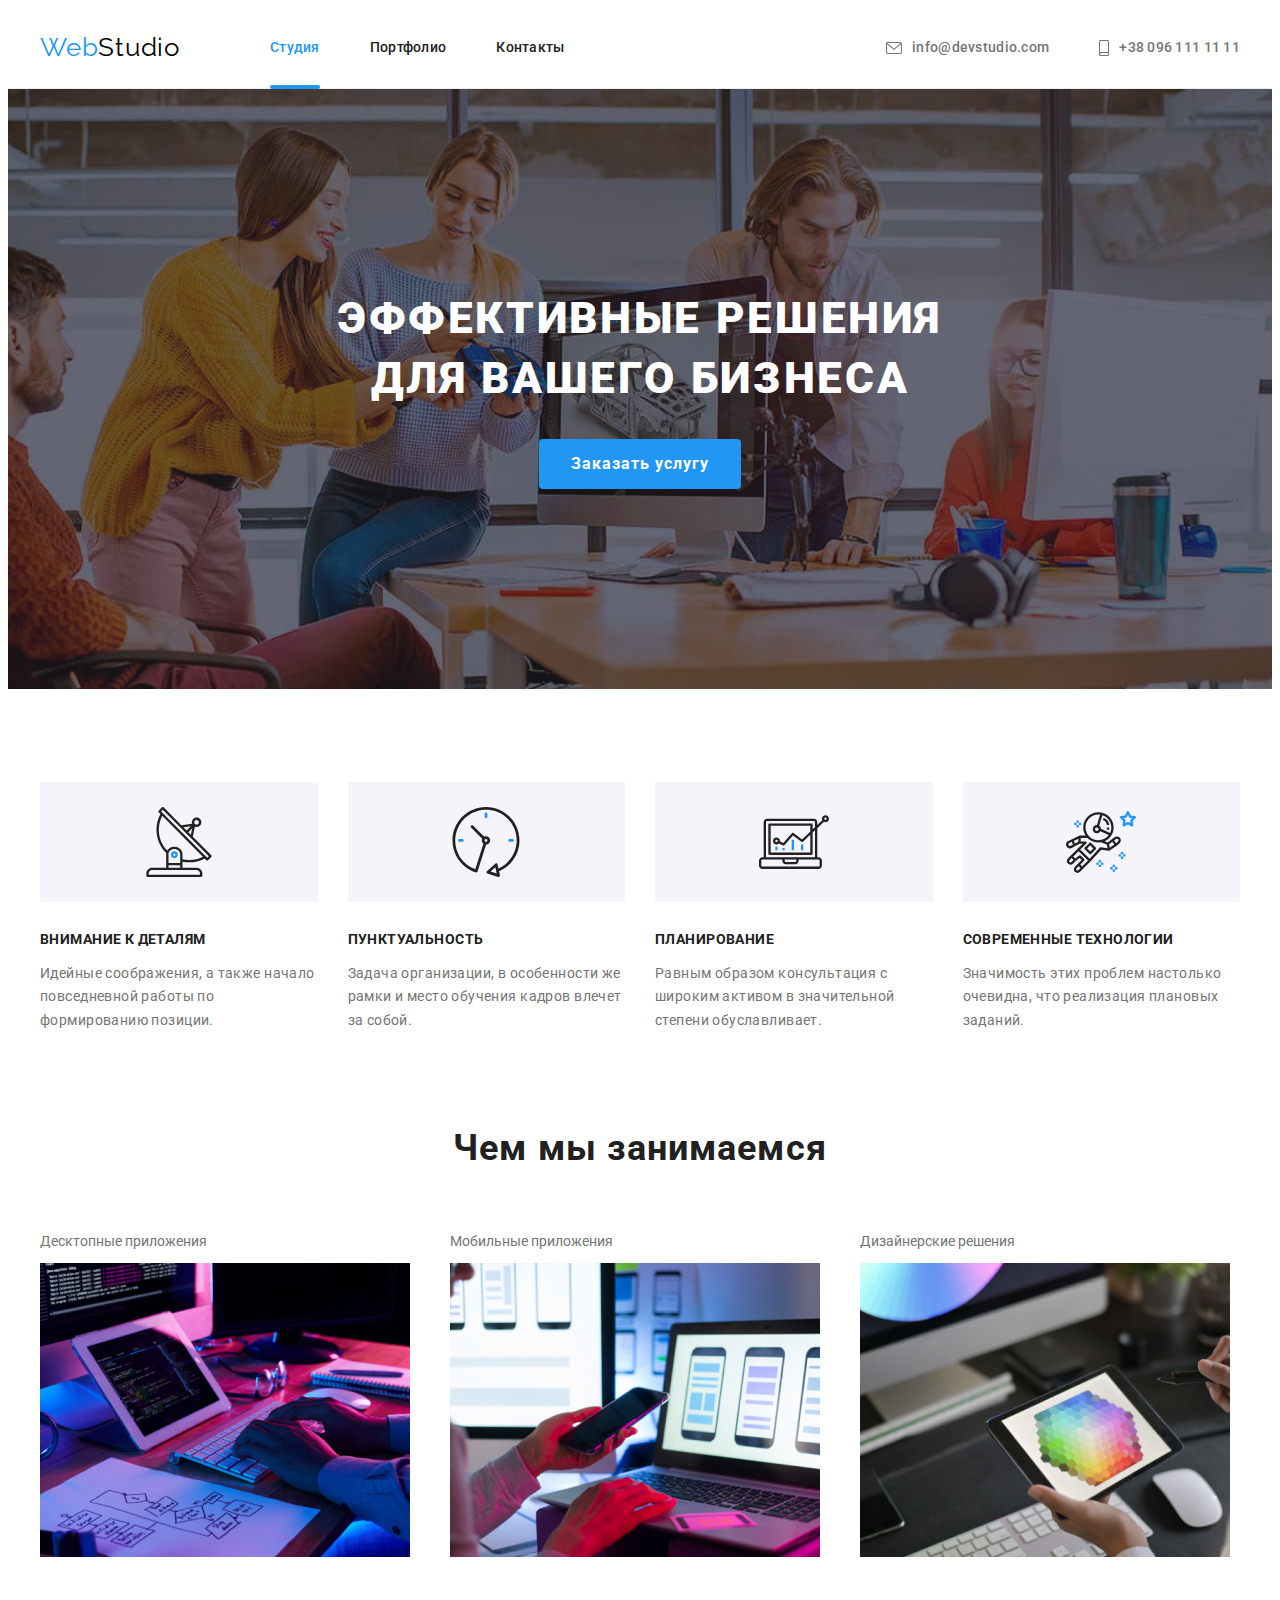
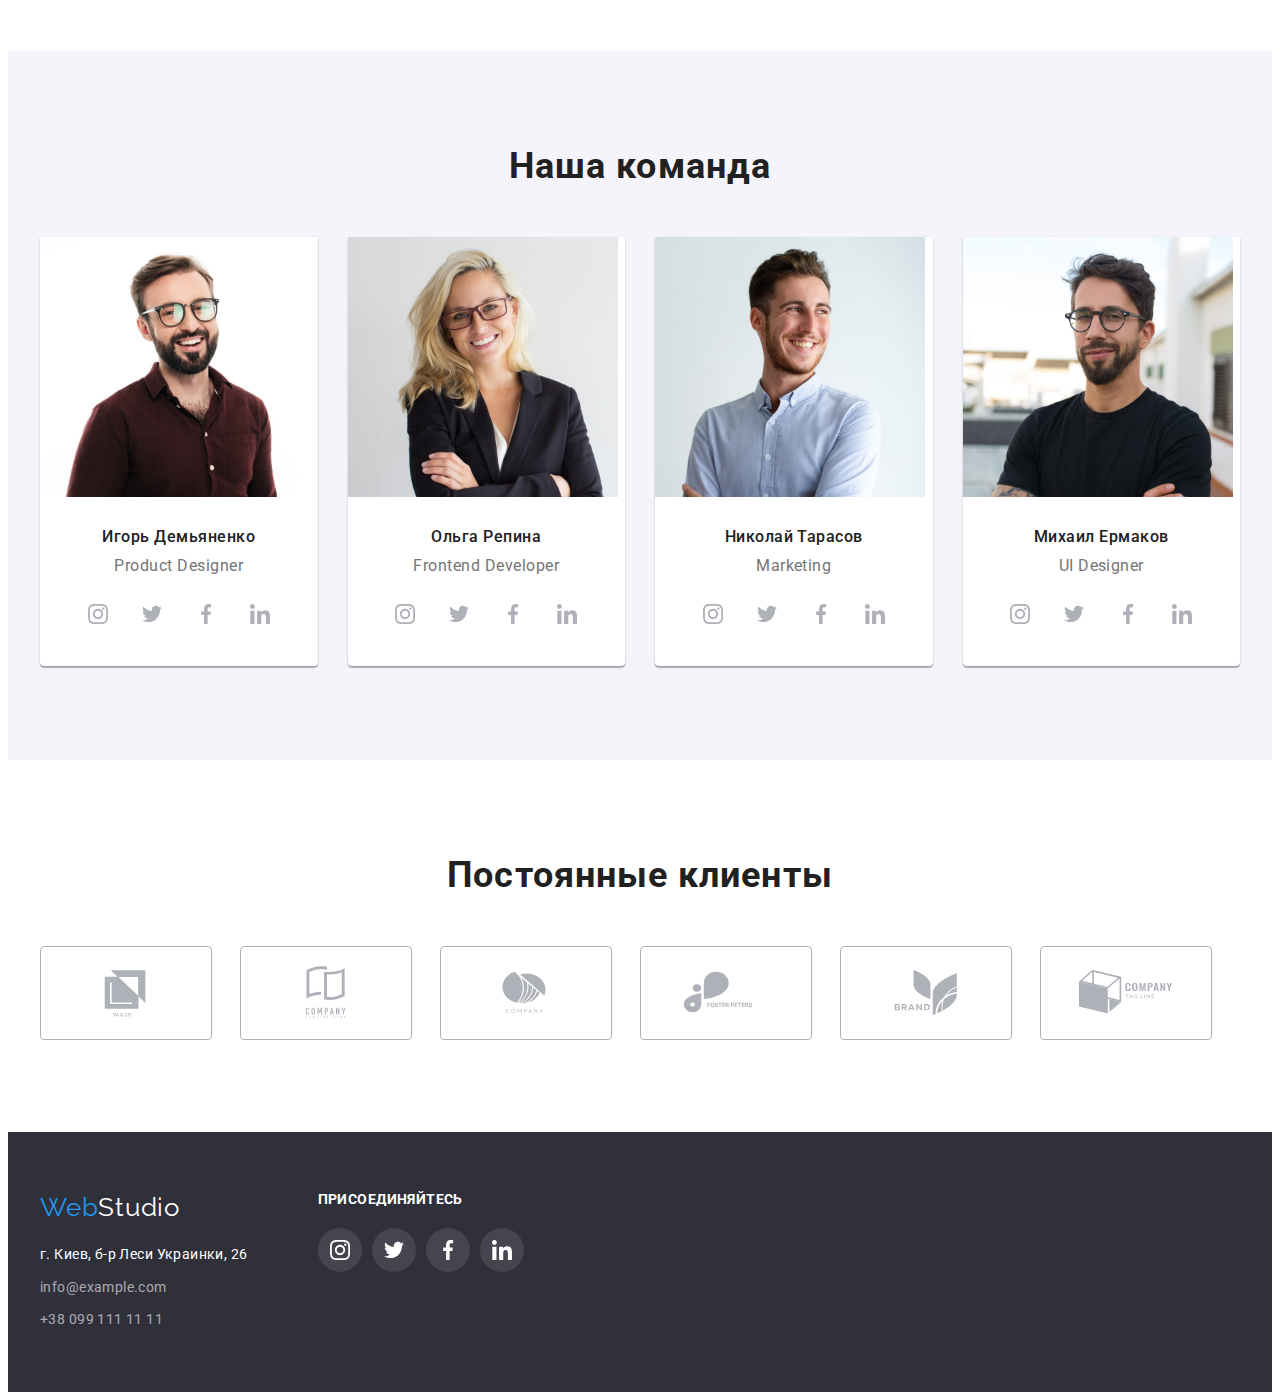
==== commit 70de0a37: "Update index.html" ====
--- a/index.html
+++ b/index.html
@@ -110,16 +110,25 @@
                 <h2 class="section-title">Чем мы занимаемся</h2>
             <ul class="services-list list">
                 <li class="services-list-item">
+                    <p class="service-top-text">
+                        Десктопные приложения
+                    </p>
                     <a href="">
                         <img src="./img/service-1.jpg" alt="человек печатает на клавиатуре" width="370">
                     </a>
                 </li>
                 <li class="services-list-item">
+                    <p class="service-top-text">
+                        Мобильные приложения
+                    </p>
                     <a href="">
                         <img src="./img/service-2.jpg" alt="человек смотрит на экран ноутбука" width="370">
                     </a>
                 </li>
                 <li class="services-list-item">
+                    <p class="service-top-text">
+                        Дизайнерские решения
+                    </p>
                     <a href="">
                         <img src="./img/service-3.jpg" alt="человек выбирает цвет на палитре" width="370">
                     </a>
--- a/css/styles.css
+++ b/css/styles.css
@@ -484,6 +484,65 @@
 }
 
 
+/* МОДАЛЬНОЕ ОКНО */
+
+.backdrop {
+    position: fixed;
+    top: 0;
+    left: 0;
+    width: 100%;
+    height: 100%;
+    background-color: rgba(0, 0, 0, 0.2);
+    
+    transition: opacity 250ms cubic-bezier(0.4, 0, 0.2, 1);
+}
+
+.backdrop.is-hidden {
+    opacity: 0;
+    pointer-events: none;
+}
+
+.modal {
+    position: absolute;
+    top: 50%;
+    left: 50%;
+    transform: translate(-50%, -50%) scaleY(1);
+    transition: transform 250ms cubic-bezier(0.4, 0, 0.2, 1);
+
+    width: 528px;
+    min-height: 581px;
+    
+    background-color: #ffffff;
+    box-shadow: 0px 1px 3px rgba(0, 0, 0, 0.12), 0px 1px 1px rgba(0, 0, 0, 0.14),
+    0px 2px 1px rgba(0, 0, 0, 0.2);
+    border-radius: 4px;
+}
+
+.backdrop.is-hidden .modal {
+    transform: translate(-50%, -50%) scaleY(0);
+}
+
+.modal-close-button {
+    position: absolute;
+    top: 8px;
+    right: 8px;
+
+    width: 30px;
+    height: 30px;
+
+    display: flex;
+    align-items: center;
+    justify-content: center;
+
+    border: 1px solid rgba(0, 0, 0, 0.1);
+    border-radius: 50%;
+
+    background-color: transparent;
+
+    cursor: pointer;
+}
+
+
 /* Портфолио */
 
 .portfolio-btn-list {
